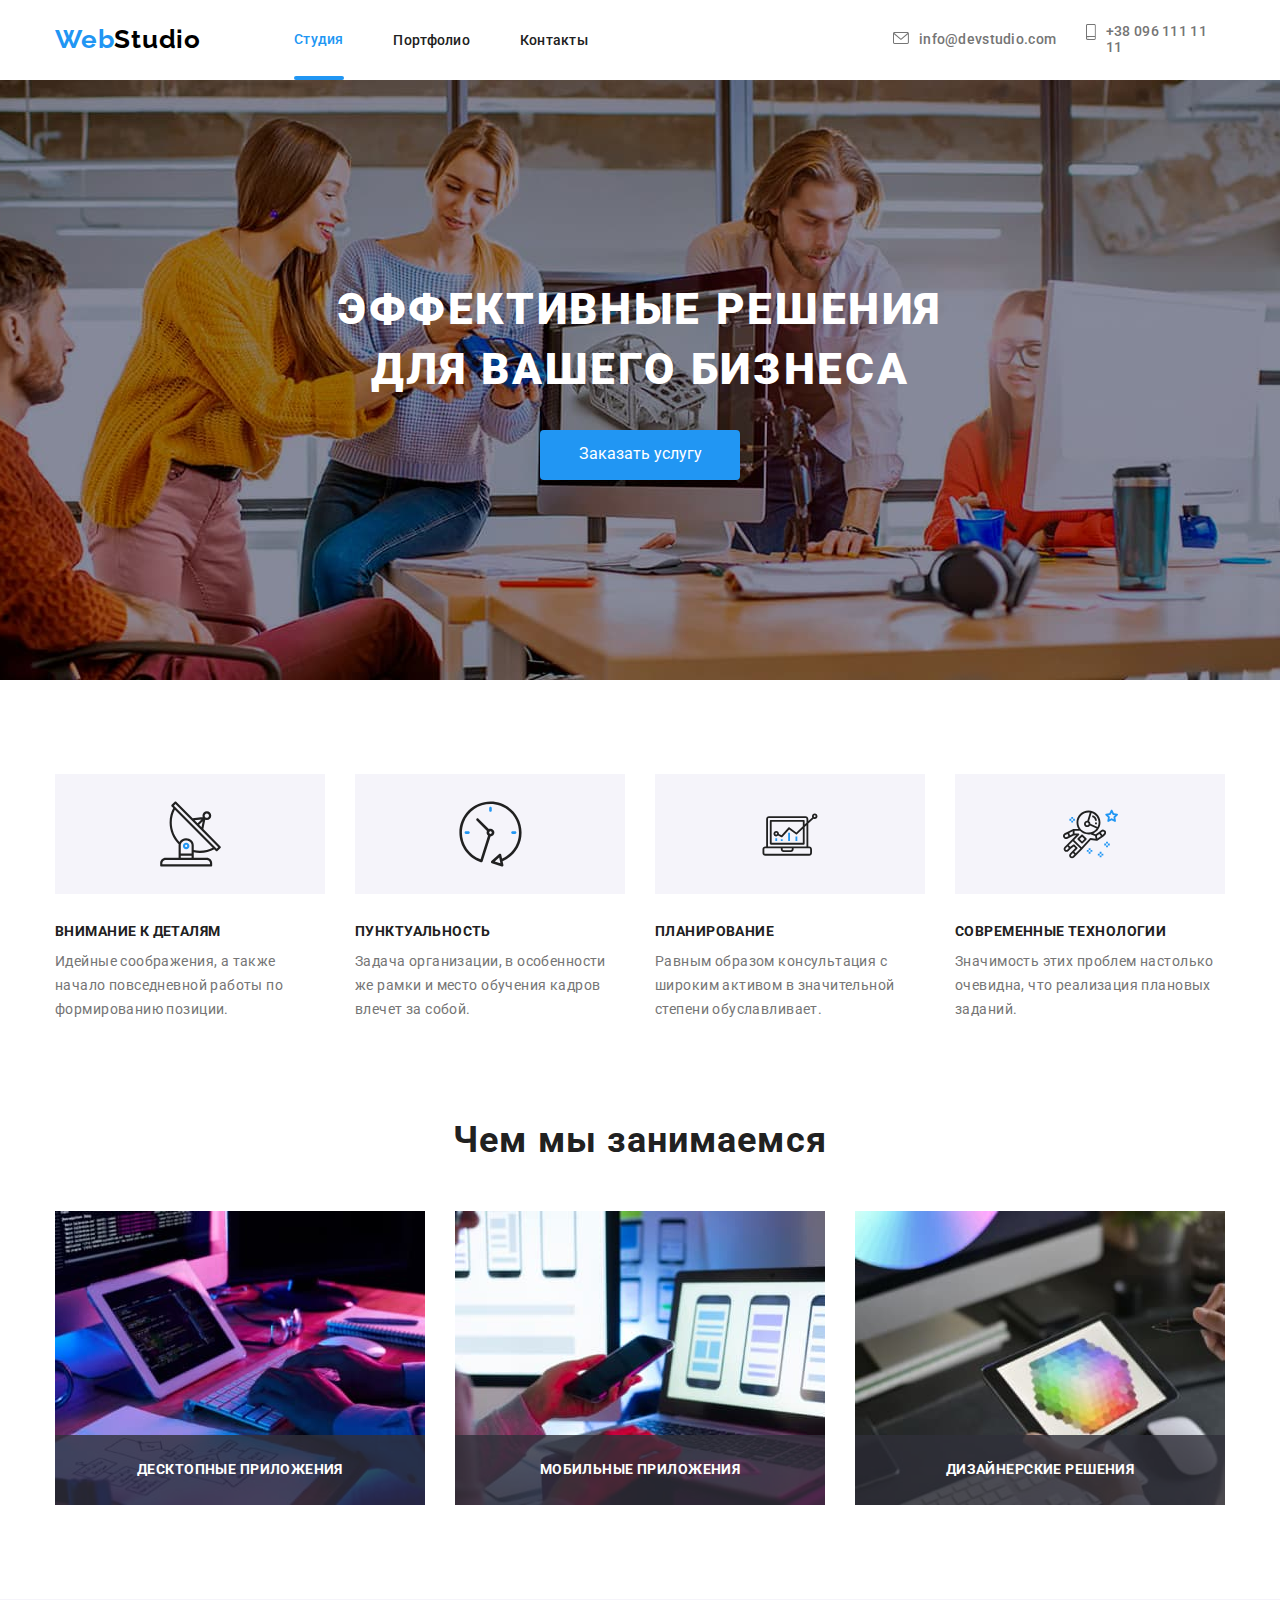
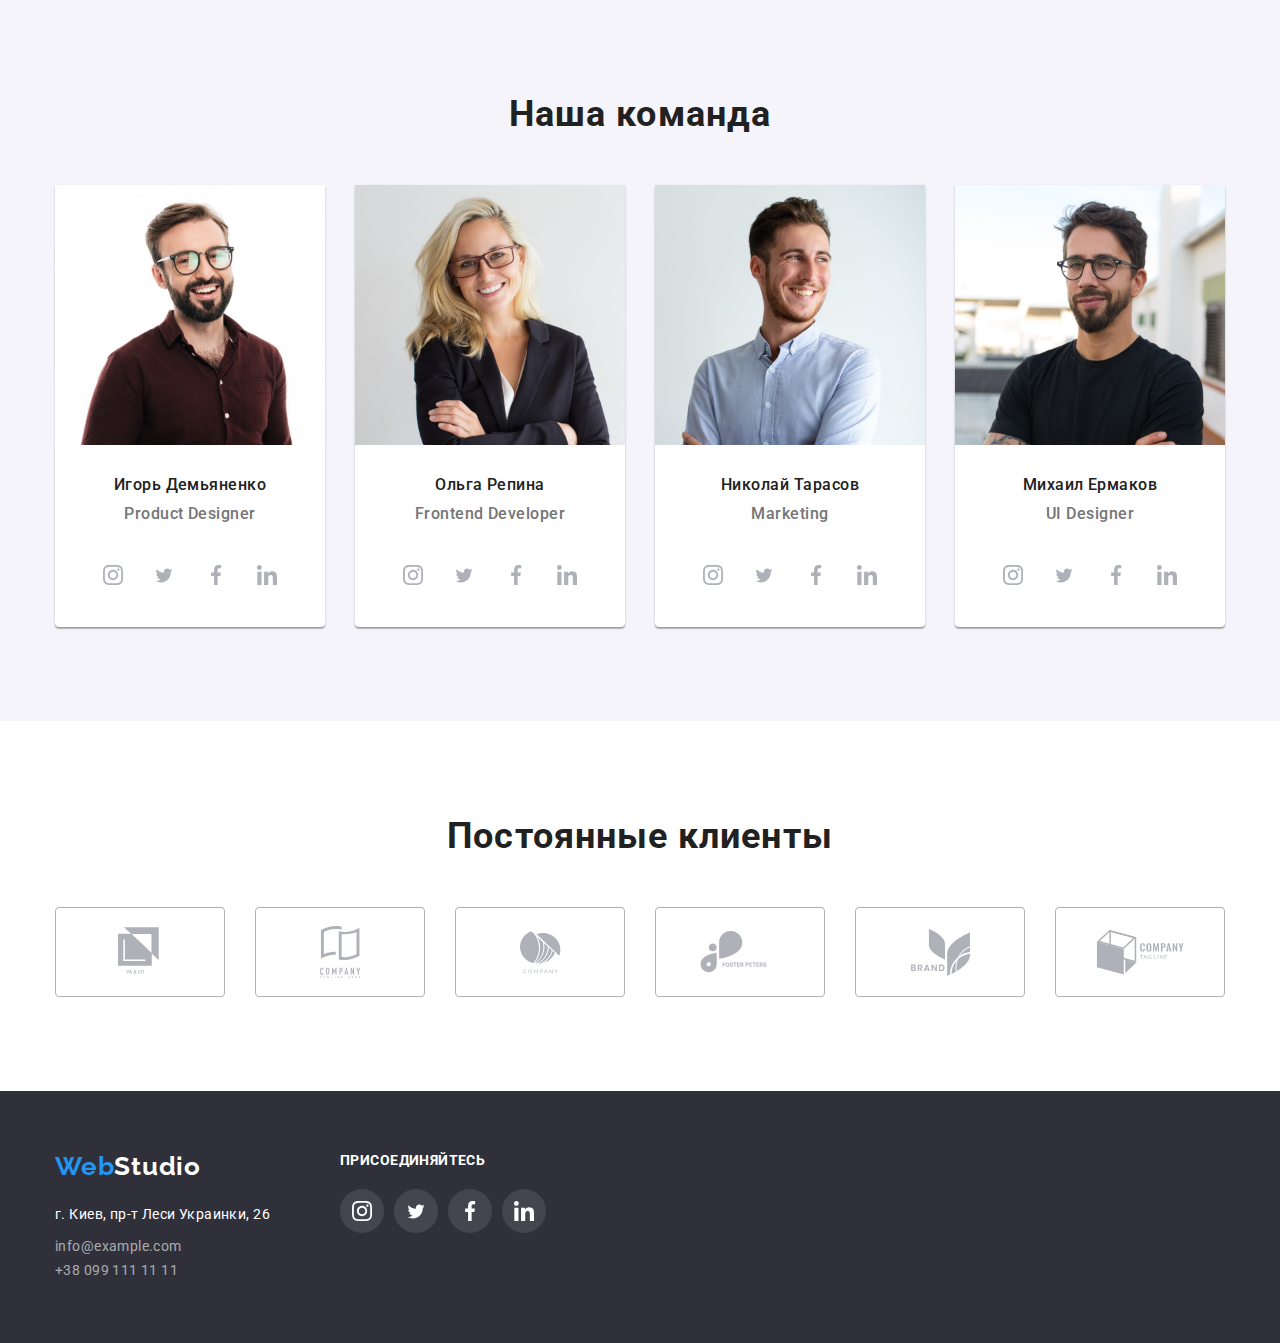
==== index.html @ 42241d22 "Homework 5 initial files" ====
<!DOCTYPE html>
<html lang="ru">

<head>
    <meta charset="UTF-8" />
    <meta name="viewport" content="width=device-width, initial-scale=1.0" />
    <title>Web Studio</title>
    <link rel="stylesheet" href="./css/modern-normalize.min.css" />
    <link href="https://fonts.googleapis.com/css2?family=Raleway:wght@700&family=Roboto:wght@400;500;700&display=swap" rel="stylesheet">
    <link rel="stylesheet" href="./css/styles.css" />
</head>

<body>
    <header>
        <div class="main-container">
            <div class="header-block">
                <nav class="nav-container">
                    <div class="logo-top">
                        <a href="./index.html" lang="en"><span class="bluetext">Web</span>Studio</a>
                    </div>
                    <ul class="menu">
                        <li><a class="nav-con-style nav-item bluetext current-page" href="#studio">Студия</a></li>
                        <li><a class="nav-con-style nav-item" href="./portfolio.html">Портфолио</a></li>
                        <li><a class="nav-con-style nav-item" href="#contact">Контакты</a></li>
                    </ul>
                </nav>
                <ul class="contacts">
                    <li class="header-mail-phone">
                        <a class="nav-con-style contacts-item contacts-item-gap" href="mailto:info@devstudio.com">
                            <svg class="smartphone-envelope-icon" width="16" height="12">
                                <use href="./img/sprite/symbol-defs.svg#icon-envelope"></use>
                            </svg> info@devstudio.com
                        </a>
                    </li>
                    <li class="header-mail-phone">
                        <a class="nav-con-style contacts-item contacts-item-gap" href="tel:+380991111111">
                            <svg class="smartphone-envelope-icon" width="10" height="16">
                                <use href="./img/sprite/symbol-defs.svg#icon-smartphone"></use>
                            </svg> +38 096 111 11 11
                        </a>
                    </li>
                </ul>
            </div>
        </div>

    </header>
    <main>
        <section class="hero">
            <div class="main-container">
                <div class="hero-block">
                    <h1 class="main-title">
                        Эффективные решения </br>
                        для вашего бизнеса
                    </h1>
                    <a class="main-title-button" href="">Заказать услугу</a>

                </div>
            </div>

        </section>
        <div class="main-container">
            <section class="advantage-container">
                <h2 hidden>Преимущества компании</h2>
                <ul class="advantage-list-container">
                    <li class="advantage-item">
                        <div class="icon-block">
                            <svg class="attention-icon" width="65" height="70">
                                <use href="./img/sprite/symbol-defs.svg#icon-antenna-1"></use>
                            </svg>
                        </div>
                        <h3 class="advantage-title">Внимание к деталям</h3>
                        <p class="advantage-text">
                            Идейные соображения, а также начало повседневной работы по формированию позиции.
                        </p>
                    </li>
                    <li class="advantage-item">
                        <div class="icon-block">
                            <svg class="punctuality-icon" width="65" height="70">
                                <use href="./img/sprite/symbol-defs.svg#icon-clock-1"></use>
                            </svg>
                        </div>
                        <h3 class="advantage-title">Пунктуальность</h3>
                        <p class="advantage-text">
                            Задача организации, в особенности же рамки и место обучения кадров влечет за собой.
                        </p>
                    </li>
                    <li class="advantage-item">
                        <div class="icon-block">
                            <svg class="planning-icon" width="70" height="55">
                                <use href="./img/sprite/symbol-defs.svg#icon-diagram-1"></use>
                            </svg>
                        </div>
                        <h3 class="advantage-title">Планирование</h3>
                        <p class="advantage-text">
                            Равным образом консультация с широким активом в значительной степени обуславливает.
                        </p>
                    </li>
                    <li class="advantage-item">
                        <div class="icon-block">
                            <svg class="technologies-icon" width="55" height="60">
                                <use href="./img/sprite/symbol-defs.svg#icon-astronaut-1"></use>
                            </svg>
                        </div>
                        <h3 class="advantage-title">Современные технологии</h3>
                        <p class="advantage-text">
                            Значимость этих проблем настолько очевидна, что реализация плановых заданий.
                        </p>
                    </li>
                </ul>
            </section>
        </div>
        <div class="main-container">
            <section class="occupation">
                <h2 class="secondary-title">Чем мы занимаемся</h2>
                <ul class="occupation-container">
                    <li class="occupation-item">
                        <a href="">
                            <div class="occupation-card">
                                <img title="Десктопные приложения" src="./img/img1.jpg" alt="Десктопные приложения" width="370" height="294" />
                                <div class="occupation-card-label">
                                    <p class="occupation-description">Десктопные приложения</p>
                                </div>
                            </div>
                        </a>
                    </li>
                    <li class="occupation-item">
                        <a href="">
                            <div class="occupation-card">
                                <img title="Мобильные приложения" src="./img/img2.jpg" alt="Мобильные приложения" width="370" height="294" />
                                <div class="occupation-card-label">
                                    <p class="occupation-description">Мобильные приложения</p>
                                </div>
                            </div>
                        </a>
                    </li>
                    <li class="occupation-item">
                        <a href="">
                            <div class="occupation-card">
                                <img title="Дизайнерские решения" src="./img/img3.jpg" alt="Дизайнерские решения" width="370" height="294" />
                                <div class="occupation-card-label">
                                    <p class="occupation-description">Дизайнерские решения</p>
                                </div>
                            </div>
                        </a>
                    </li>
                </ul>
            </section>
        </div>

        <section class="team">
            <div class="main-container">
                <h2 class="secondary-title">Наша команда</h2>
                <ul class="team-container">
                    <li class="team-item">
                        <img class="employee-image" title="Игорь Демьяненко" src="./img/img-person1.jpg" alt="Фото Игорь Демьяненко" width="270" height="260" />
                        <h3 class="employee position-employee-style">Игорь Демьяненко</h3>
                        <p class="position position-employee-style" lang="en">Product Designer</p>
                        <ul class="team-items-icons">
                            <li>
                                <a class="team-icon" href="https://www.instagram.com">
                                    <svg class="team-card-icon-image" width="20" height="20" target="_blank" rel="noopener noreferer" aria-label="Instagram">
                                        <use href="./img/sprite/symbol-defs.svg#icon-instagram-2"></use>
                                    </svg>
                                </a>
                            </li>
                            <li>
                                <a class="team-icon" href="https://www.twitter.com">
                                    <svg class="team-card-icon-image" width="20" height="17" target="_blank" rel="noopener noreferer" aria-label="Twitter">
                                        <use href="./img/sprite/symbol-defs.svg#icon-twitter-1"></use>
                                    </svg>
                                </a>
                            </li>
                            <li>
                                <a class="team-icon" href="https://www.facebook.com/">
                                    <svg class="team-card-icon-image" width="20" height="20" target="_blank" rel="noopener noreferer" aria-label="Facebook">
                                        <use href="./img/sprite/symbol-defs.svg#icon-facebook-1"></use>
                                    </svg>
                                </a>
                            </li>
                            <li>
                                <a class="team-icon" href="https://www.linkedin.com">
                                    <svg class="team-card-icon-image" width="20" height="20" target="_blank" rel="noopener noreferer" aria-label="LinkedIn">
                                        <use href="./img/sprite/symbol-defs.svg#icon-linkedin-1-1"></use>
                                    </svg>
                                </a>
                            </li>
                        </ul>
                    </li>
                    <li class="team-item">
                        <img class="employee-image" title="Ольга Репина" src="./img/img-person2.jpg" alt="Фото Ольга Репина" width="270" height="260" />
                        <h3 class="employee position-employee-style">Ольга Репина</h3>
                        <p class="position position-employee-style" lang="en">Frontend Developer</p>
                        <ul class="team-items-icons">
                            <li>
                                <a class="team-icon" href="https://www.instagram.com">
                                    <svg class="team-card-icon-image" width="20" height="20" target="_blank" rel="noopener noreferer" aria-label="Instagram">
                                        <use href="./img/sprite/symbol-defs.svg#icon-instagram-2"></use>
                                    </svg>
                                </a>
                            </li>
                            <li>
                                <a class="team-icon" href="https://www.twitter.com">
                                    <svg class="team-card-icon-image" width="20" height="17" target="_blank" rel="noopener noreferer" aria-label="Twitter">
                                        <use href="./img/sprite/symbol-defs.svg#icon-twitter-1"></use>
                                    </svg>
                                </a>
                            </li>
                            <li>
                                <a class="team-icon" href="https://www.facebook.com/">
                                    <svg class="team-card-icon-image" width="20" height="20" target="_blank" rel="noopener noreferer" aria-label="Facebook">
                                        <use href="./img/sprite/symbol-defs.svg#icon-facebook-1"></use>
                                    </svg>
                                </a>
                            </li>
                            <li>
                                <a class="team-icon" href="https://www.linkedin.com">
                                    <svg class="team-card-icon-image" width="20" height="20" target="_blank" rel="noopener noreferer" aria-label="LinkedIn">
                                        <use href="./img/sprite/symbol-defs.svg#icon-linkedin-1-1"></use>
                                    </svg>
                                </a>
                            </li>
                        </ul>
                    </li>
                    <li class="team-item">
                        <img class="employee-image" title="Николай Тарасов" src="./img/img-person3.jpg" alt="Фото Николай Тарасов" width="270" height="260" />
                        <h3 class="employee position-employee-style">Николай Тарасов</h3>
                        <p class="position position-employee-style" lang="en">Marketing</p>
                        <ul class="team-items-icons">
                            <li>
                                <a class="team-icon" href="https://www.instagram.com">
                                    <svg class="team-card-icon-image" width="20" height="20" target="_blank" rel="noopener noreferer" aria-label="Instagram">
                                        <use href="./img/sprite/symbol-defs.svg#icon-instagram-2"></use>
                                    </svg>
                                </a>
                            </li>
                            <li>
                                <a class="team-icon" href="https://www.twitter.com">
                                    <svg class="team-card-icon-image" width="20" height="17" target="_blank" rel="noopener noreferer" aria-label="Twitter">
                                        <use href="./img/sprite/symbol-defs.svg#icon-twitter-1"></use>
                                    </svg>
                                </a>
                            </li>
                            <li>
                                <a class="team-icon" href="https://www.facebook.com/">
                                    <svg class="team-card-icon-image" width="20" height="20" target="_blank" rel="noopener noreferer" aria-label="Facebook">
                                        <use href="./img/sprite/symbol-defs.svg#icon-facebook-1"></use>
                                    </svg>
                                </a>
                            </li>
                            <li>
                                <a class="team-icon" href="https://www.linkedin.com">
                                    <svg class="team-card-icon-image" width="20" height="20" target="_blank" rel="noopener noreferer" aria-label="LinkedIn">
                                        <use href="./img/sprite/symbol-defs.svg#icon-linkedin-1-1"></use>
                                    </svg>
                                </a>
                            </li>
                        </ul>
                    </li>
                    <li class="team-item">
                        <img class="employee-image" title="Михаил Ермаков" src="./img/img-person4.jpg" alt="Фото Михаил Ермаков" width="270" height="260" />
                        <h3 class="employee position-employee-style">Михаил Ермаков</h3>
                        <p class="position position-employee-style" lang="en">UI Designer</p>
                        <ul class="team-items-icons">
                            <li>
                                <a class="team-icon" href="https://www.instagram.com">
                                    <svg class="team-card-icon-image" width="20" height="20" target="_blank" rel="noopener noreferer" aria-label="Instagram">
                                        <use href="./img/sprite/symbol-defs.svg#icon-instagram-2"></use>
                                    </svg>
                                </a>
                            </li>
                            <li>
                                <a class="team-icon" href="https://www.twitter.com">
                                    <svg class="team-card-icon-image" width="20" height="17" target="_blank" rel="noopener noreferer" aria-label="Twitter">
                                        <use href="./img/sprite/symbol-defs.svg#icon-twitter-1"></use>
                                    </svg>
                                </a>
                            </li>
                            <li>
                                <a class="team-icon" href="https://www.facebook.com/">
                                    <svg class="team-card-icon-image" width="20" height="20" target="_blank" rel="noopener noreferer" aria-label="Facebook">
                                        <use href="./img/sprite/symbol-defs.svg#icon-facebook-1"></use>
                                    </svg>
                                </a>
                            </li>
                            <li>
                                <a class="team-icon" href="https://www.linkedin.com">
                                    <svg class="team-card-icon-image" width="20" height="20" target="_blank" rel="noopener noreferer" aria-label="LinkedIn">
                                        <use href="./img/sprite/symbol-defs.svg#icon-linkedin-1-1"></use>
                                    </svg>
                                </a>
                            </li>
                        </ul>
                    </li>
                </ul>
            </div>
        </section>
        <div class="main-container">
            <section class="clients">
                <h2 class="secondary-title">Постоянные клиенты</h2>
                <ul class="clients-block">
                    <li>
                        <a class="clients-item" href="">
                            <svg class="client-image" width="45" height="50">
                                <use href="./img/sprite/symbol-defs.svg#icon-logo-1"></use>
                            </svg>
                        </a>
                    </li>
                    <li>
                        <a class="clients-item" href="">
                            <svg class="client-image" width="45" height="52">
                                <use href="./img/sprite/symbol-defs.svg#icon-logo-2"></use>
                            </svg>
                        </a>
                    </li>
                    <li>
                        <a class="clients-item" href="">

                            <svg class="client-image" width="41" height="43">
                                <use href="./img/sprite/symbol-defs.svg#icon-logo-3"></use>
                            </svg>

                        </a>
                    </li>
                    <li>
                        <a class="clients-item" href="">

                            <svg class="client-image" width="80" height="42">
                                <use href="./img/sprite/symbol-defs.svg#icon-logo-4"></use>
                            </svg>

                        </a>
                    </li>
                    <li>
                        <a class="clients-item" href="">

                            <svg class="client-image" width="59" height="47">
                                <use href="./img/sprite/symbol-defs.svg#icon-logo-5"></use>
                            </svg>

                        </a>
                    </li>
                    <li>
                        <a class="clients-item" href="">

                            <svg class="client-image" width="89" height="45">
                                <use href="./img/sprite/symbol-defs.svg#icon-logo-6"></use>
                            </svg>

                        </a>
                    </li>
                </ul>

            </section>
        </div>
    </main>
    <footer class="footer">
        <div class="main-container">
            <div class="footer-wrapper">
                <div class="footer-logo-contacts">
                    <div class="logo-bottom">
                        <a href="" id="studio" lang="en"><span class="bluetext">Web</span><span
                                class="whitetext">Studio</span></a>
                    </div>
                    <address class="address">
                        <p><a id="contact"></a></p>
                        <ul class="address-list">
                            <li class="address-item address-style">г. Киев, пр-т Леси Украинки, 26</li>
                            <li><a class="address-link address-style"
                                    href="mailto:info@example.com">info@example.com</a>
                            </li>
                            <li><a class="address-link address-style" href="tel:+380991111111">+38 099 111 11 11</a>
                            </li>
                        </ul>
                    </address>
                </div>
                <section class="join">
                    <p class="join-title">присоединяйтесь</p>
                    <ul class="footer-icons">
                        <li>
                            <a href="https://www.instagram.com" class="footer-icon-item">
                                <svg class="footer-icon-image" width="20" height="20" target="_blank" rel="noopener noreferer" aria-label="Instagram">
                                    <use href="./img/sprite/symbol-defs.svg#icon-instagram-2-1"></use>
                                </svg>
                            </a>
                        </li>
                        <li>
                            <a href="https://www.twitter.com" class="footer-icon-item">
                                <svg class="footer-icon-image" width="20" height="17" target="_blank" rel="noopener noreferer" aria-label="Twitter">
                                    <use href="./img/sprite/symbol-defs.svg#icon-twitter-1-1"></use>
                                </svg>
                            </a>
                        </li>
                        <li>
                            <a href="https://www.facebook.com/" class="footer-icon-item">
                                <svg class="footer-icon-image" width="20" height="20" target="_blank" rel="noopener noreferer" aria-label="Facebook">
                                    <use href="./img/sprite/symbol-defs.svg#icon-facebook-1-1"></use>
                                </svg>
                            </a>
                        </li>
                        <li>
                            <a href="https://www.linkedin.com" class="footer-icon-item">
                                <svg class="footer-icon-image" width="20" height="20" target="_blank" rel="noopener noreferer" aria-label="LinkedIn">
                                    <use href="./img/sprite/symbol-defs.svg#icon-linkedin-1-2"></use>
                                </svg>
                            </a>
                        </li>
                    </ul>
                </section>
            </div>

        </div>
    </footer>
</body>

</html>
---- css/styles.css ----
/*Палитра цветов*/

:root {
    --logo-black-color: #000;
    --primary-white-color: #ffffff;
    --background-team-color: #f5f4fa;
    --nav-and-title-color: #212121;
    --contacts-paragraph-employee-position-color: #757575;
    --blue-text-color: #2196f3;
    --background-dark-color: #2f303a;
    --background-button-color: #f5f4fa;
    --address-link-color: rgba(255, 255, 255, 0.6);
    --card-border-color: #eeeeee;
    --icon-grey-color: #afb1b8;
}

html {
    box-sizing: border-box;
}

*,
*::before,
*::after {
    box-sizing: inherit;
    margin-bottom: 0;
}

body {
    background-color: var(--primary-white-color);
    font-family: "Roboto", sans-serif;
}

body a {
    color: var(--logo-black-color);
    text-decoration: none;
}


/* body a,
button:hover {
    transition: all 750ms cubic-bezier(0.4, 0, 0.2, 1);
} */

body a:focus {
    color: var(--blue-text-color);
}

body li {
    list-style: none;
}

img {
    display: inline-block;
    max-width: 100%;
    height: auto;
}

h1,
h2,
h3,
p {
    margin-top: 0;
}

ul {
    margin: 0;
    padding: 0;
}

.main-container {
    width: 1200px;
    padding: 0 15px 0 15px;
    margin: 0 auto;
}


/*HEADER*/

.header-block {
    display: flex;
    align-items: center;
    height: 80px;
}

.nav-container {
    display: flex;
    align-items: center;
    margin-right: 305px;
}

.logo-top {
    color: var(--logo-black-color);
    font-family: "Raleway", sans-serif;
    font-weight: 700;
    font-size: 26px;
    line-height: 1.2;
    letter-spacing: 0.03em;
    margin-right: 93px;
}

.menu {
    display: flex;
    align-items: center;
    width: 294px;
    justify-content: space-between;
}

.nav-con-style {
    font-weight: 500;
    font-size: 14px;
    line-height: 1.14;
    letter-spacing: 0.02em;
}

.nav-item {
    color: var(--nav-and-title-color);
}

.current-page {
    position: relative;
    padding: 32px 0px;
    display: block;
}

.current-page::before {
    position: absolute;
    content: "";
    display: block;
    bottom: 0;
    left: 0;
    right: 0;
    width: 100%;
    height: 4px;
    background-color: var(--blue-text-color);
    border-radius: 2px;
}


/* .current-page:hover::before {
    opacity: 1;
} */

.contacts {
    display: flex;
    width: 100%;
    justify-content: space-between;
    align-items: center;
}

.contacts-item {
    color: var(--contacts-paragraph-employee-position-color);
}

.nav-item:hover {
    color: var(--blue-text-color);
}

.contacts-item:hover {
    color: var(--blue-text-color);
}

.header-mail-phone {
    display: flex;
    align-items: center;
    margin-right: 30px;
}

.smartphone-envelope-icon {
    fill: var(--contacts-paragraph-employee-position-color);
    margin-right: 10px;
}

.header-mail-phone:last-child {
    margin-right: 0;
}


/* .header-mail-phone:hover .smartphone-envelope-icon {
    fill: var(--blue-text-color);
}

.header-mail-phone:hover .contacts-item {
    color: var(--blue-text-color);
} */

.smartphone-envelope-icon {
    fill: currentColor;
}

.contacts-item-gap {
    display: flex;
}


/*HERO*/

.hero {
    background-color: rgba(47, 48, 58, 0.4);
    background-image: url("../img/hero-img.jpg");
    background-position: center center;
    background-repeat: no-repeat;
    background-size: cover;
}

.hero-block {
    display: block;
    text-align: center;
    width: 1170px;
    height: 600px;
    margin-bottom: 94px;
}

.main-title {
    font-family: Roboto, sans-serif;
    font-style: normal;
    font-weight: 900;
    font-size: 44px;
    line-height: 1.36;
    text-align: center;
    letter-spacing: 0.06em;
    text-transform: uppercase;
    color: var(--primary-white-color);
    padding-top: 200px;
    padding-bottom: 30px;
}

.secondary-title {
    font-weight: 700;
    font-size: 36px;
    line-height: 1.17;
    text-align: center;
    letter-spacing: 0.03em;
    color: var(--nav-and-title-color);
    margin-bottom: 50px;
    padding-top: 94px;
}

.main-title-button {
    display: flex;
    justify-content: center;
    align-items: center;
    text-align: center;
    width: 200px;
    height: 50px;
    background-color: var(--blue-text-color);
    box-shadow: 0px 4px 4px rgba(0, 0, 0, 0.15);
    border-radius: 4px;
    margin: 0 auto;
    color: var(--primary-white-color);
    padding: 10px 32px;
}

.main-title-button:hover,
.main-title-button:focus {
    color: var(--blue-text-color);
    background-color: var(--primary-white-color);
}


/*ADVANTAGES*/

.advantage-container {}

.advantage-list-container {
    display: flex;
    /* width: calc((100% - 90px) / 4); */
}

.advantage-item {
    display: block;
    margin-right: 30px;
}

.advantage-item:nth-child(4n) {
    margin-right: 0;
}

.icon-block {
    background-color: #f5f4fa;
    display: flex;
    justify-content: center;
    align-items: center;
    width: 100%;
    height: 120px;
    margin-bottom: 30px;
}

.advantage-title {
    font-weight: 700;
    font-size: 14px;
    line-height: 1.14;
    letter-spacing: 0.03em;
    text-transform: uppercase;
    color: var(--nav-and-title-color);
    margin-bottom: 10px;
}

.advantage-text {
    font-weight: 400;
    font-size: 14px;
    line-height: 1.7;
    letter-spacing: 0.03em;
    color: var(--contacts-paragraph-employee-position-color);
    width: 270px;
    height: 75px;
}


/*OCCUPATION*/

.occupation {}

.occupation-container {
    display: flex;
    margin-bottom: 94px;
}

.occupation-item {
    display: block;
    margin-right: 30px;
    margin-bottom: 0px;
}

.occupation-item img {
    display: block;
}

.occupation-card {
    position: relative;
}

.occupation-card-label {
    position: absolute;
    display: flex;
    justify-content: center;
    align-items: center;
    bottom: 0;
    left: 0;
    right: 0;
    width: 100%;
    height: 70px;
    background: rgba(47, 48, 58, 0.8);
    z-index: 1;
}

.occupation-description {
    font-weight: bold;
    font-size: 14px;
    line-height: 1.14;
    text-align: center;
    letter-spacing: 0.03em;
    text-transform: uppercase;
    color: var(--primary-white-color);
}

.occupation-item:nth-child(3n) {
    margin-right: 0px;
}


/*TEAM*/

.team {
    background-color: var(--background-team-color);
    padding-bottom: 94px;
}

.team-container {
    display: flex;
}

.team-item {
    display: block;
    max-width: 100%;
    height: auto;
    background-color: var(--primary-white-color);
    text-align: center;
    box-shadow: 0px 1px 3px rgba(0, 0, 0, 0.12), 0px 1px 1px rgba(0, 0, 0, 0.14), 0px 2px 1px rgba(0, 0, 0, 0.2);
    border-radius: 0px 0px 4px 4px;
    margin-right: 30px;
}

.team-item:nth-child(4n) {
    margin-right: 0px;
}

.employee-image {
    display: block;
    margin-bottom: 30px;
}

.position-employee-style {
    font-weight: 500;
    font-size: 16px;
    line-height: 1.19;
    letter-spacing: 0.03em;
}

.employee {
    color: var(--nav-and-title-color);
    margin-bottom: 10px;
}

.position {
    color: var(--contacts-paragraph-employee-position-color);
    padding-bottom: 30px;
}

.team-items-icons {
    display: flex;
    justify-content: space-around;
    align-items: center;
    margin: 0 32px 30px 32px;
}

.team-icon {
    display: flex;
    justify-content: center;
    align-items: center;
    width: 44px;
    height: 44px;
    border-radius: 50%;
}

.team-icon:hover,
.team-icon:focus {
    background-color: var(--blue-text-color);
}

.team-card-icon-image {
    fill: var(--icon-grey-color);
}

.team-icon:hover .team-card-icon-image,
.team-icon:focus .team-card-icon-image {
    fill: var(--primary-white-color);
}


/*CLIENTS*/

.clients-block {
    display: flex;
    justify-content: space-between;
    margin-bottom: 94px;
}

.client-block a {
    display: block;
}

.clients-item {
    display: flex;
    justify-content: center;
    align-items: center;
    width: 170px;
    height: 90px;
    border: var(--icon-grey-color) 1px solid;
    box-sizing: border-box;
    border-radius: 4px;
    margin-right: 30px;
}

.clients-item:last-child {
    margin-right: 0;
}

.clients-item:hover {
    border-color: var(--blue-text-color);
}

.clients-item:focus {
    border-color: var(--blue-text-color);
}


/* .client-image {
    fill: currentColor;
} */

.client-image {
    fill: var(--icon-grey-color);
    margin: 0;
}

.clients-item:hover .client-image {
    fill: var(--blue-text-color);
}

.clients-item:focus .client-image {
    fill: var(--blue-text-color);
}


/*FOOTER*/

.footer {
    background-color: var(--background-dark-color);
    padding: 60px 0px 60px 0px;
    display: flex;
}

.footer-wrapper {
    display: flex;
}

.footer-logo-contacts {
    margin-right: 70px;
}

.logo-bottom {
    color: var(--primary-white-color);
    font-family: "Raleway", sans-serif;
    font-weight: 700;
    font-size: 26px;
    line-height: 1.2;
    letter-spacing: 0.03em;
    margin-bottom: 20px;
}

.logo-bottom .whitetext {
    color: var(--primary-white-color);
}

.logo-bottom .whitetext:focus {
    color: var(--focus-color);
}

.address {}

.address-list {}

.address-style {
    font-style: normal;
    font-weight: normal;
    font-size: 14px;
    line-height: 1.7;
    letter-spacing: 0.03em;
}

.address-item {
    color: var(--primary-white-color);
    display: inline-block;
    margin-bottom: 9px;
}

.address-link {
    color: var(--address-link-color);
    margin-bottom: 9px;
}

.address-link:last-child {
    margin-bottom: 0px;
}

.bluetext {
    color: var(--blue-text-color);
}

.join {
    display: inline-block;
}

.join-title {
    display: inline-block;
    font-weight: bold;
    font-size: 14px;
    line-height: 1.14;
    letter-spacing: 0.03em;
    text-transform: uppercase;
    color: #ffffff;
    margin-bottom: 20px;
}

.footer-icons {
    display: flex;
}

.footer-icon-item {
    display: flex;
    justify-content: center;
    align-items: center;
    width: 44px;
    height: 44px;
    border-radius: 50%;
    background-color: #44454e;
    margin-right: 10px;
}

.footer-icon-item:hover,
.footer-icon-item:focus {
    background-color: var(--blue-text-color);
}

.footer-icon-image {}


/* .footer-icon-item:last-child {
    margin-right: 0;
} */


/*Portfolio styles*/

.portfolio-header-underline {
    border-bottom: 1px solid #ececec;
}

.filter {
    display: flex;
    justify-content: center;
    max-width: 611px;
    margin-bottom: 50px;
}

.filter-position {
    display: flex;
    justify-content: center;
    padding-top: 94px;
}

.filter-item {
    margin-right: 8px;
}

.filter-item:last-child {
    margin-right: 0px;
}

.btn-style {
    font-weight: 500;
    font-size: 16px;
    line-height: 1.63;
    letter-spacing: 0.03em;
    color: var(--nav-and-title-color);
    background-color: var(--background-button-color);
    border: transparent;
    border-radius: 4px;
    width: 128px;
    height: 38px;
    cursor: pointer;
}

.btn-style-all {
    width: 73px;
}

.btn-style:hover,
.btn-style:focus {
    background-color: var(--blue-text-color);
    color: var(--primary-white-color);
    box-shadow: 0px 3px 1px rgba(0, 0, 0, 0.1), 0px 1px 2px rgba(0, 0, 0, 0.08), 0px 2px 2px rgba(0, 0, 0, 0.12);
}

.project-container {
    display: flex;
    flex-wrap: wrap;
    margin-bottom: 94px;
}

.project-card {
    display: block;
    max-width: 100%;
    height: auto;
    margin-bottom: 30px;
    margin-right: 30px;
}

.project-card:nth-child(3n) {
    margin-right: 0px;
}

.project-card:nth-last-child(-n+3) {
    margin-bottom: 0px;
}

.project-card:hover {
    box-shadow: 0px 1px 1px rgba(0, 0, 0, 0.12), 0px 4px 4px rgba(0, 0, 0, 0.06), 1px 4px 6px rgba(0, 0, 0, 0.16);
}

.project-image {
    display: block;
}

.under-image-text {
    display: block;
    width: 370px;
    height: 110px;
    padding: 20px 24px;
    border-left: 1px solid var(--card-border-color);
    border-right: 1px solid var(--card-border-color);
    border-bottom: 1px solid var(--card-border-color);
}

.project-name {
    display: block;
    font-weight: 700;
    font-size: 18px;
    line-height: 2;
    letter-spacing: 0.06em;
    color: var(--nav-and-title-color);
    margin-bottom: 4px;
}

.description {
    display: block;
    font-weight: normal;
    font-size: 16px;
    line-height: 1.9;
    letter-spacing: 0.03em;
    color: var(--contacts-paragraph-employee-position-color);
}
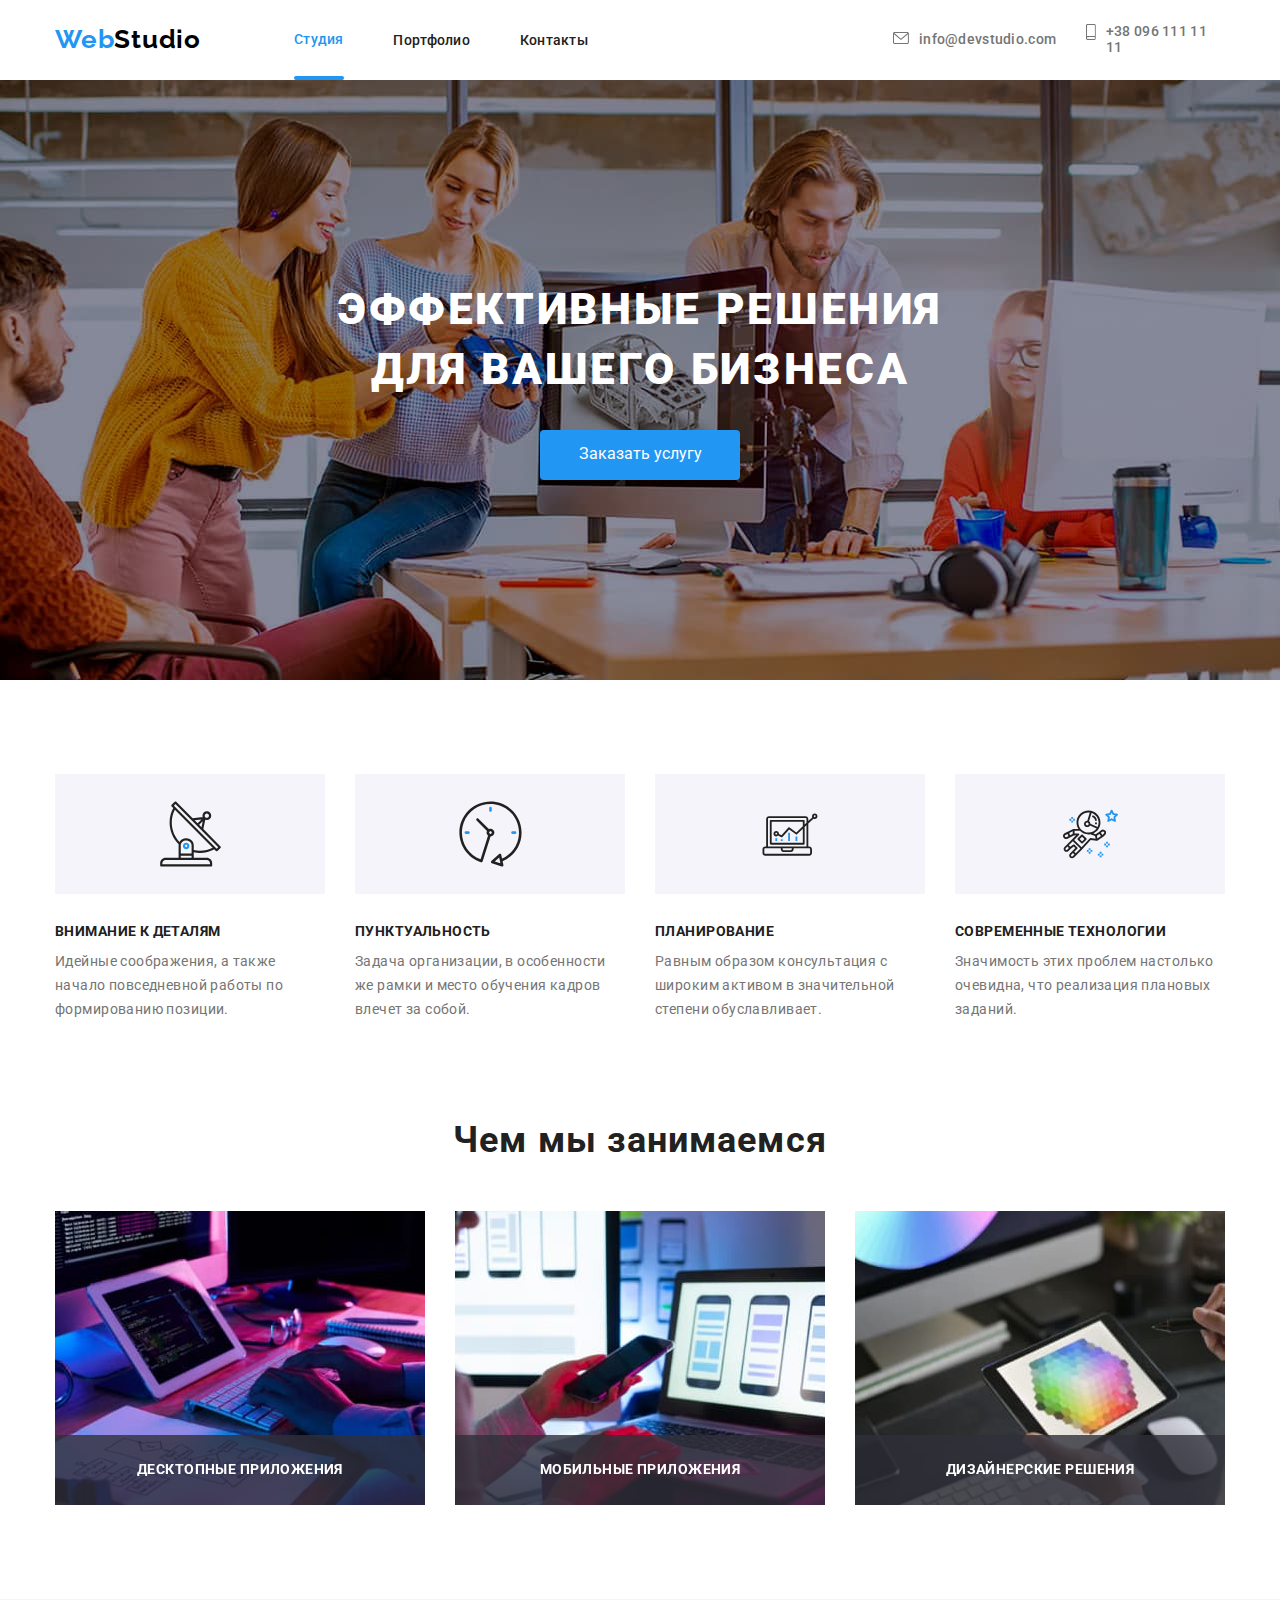
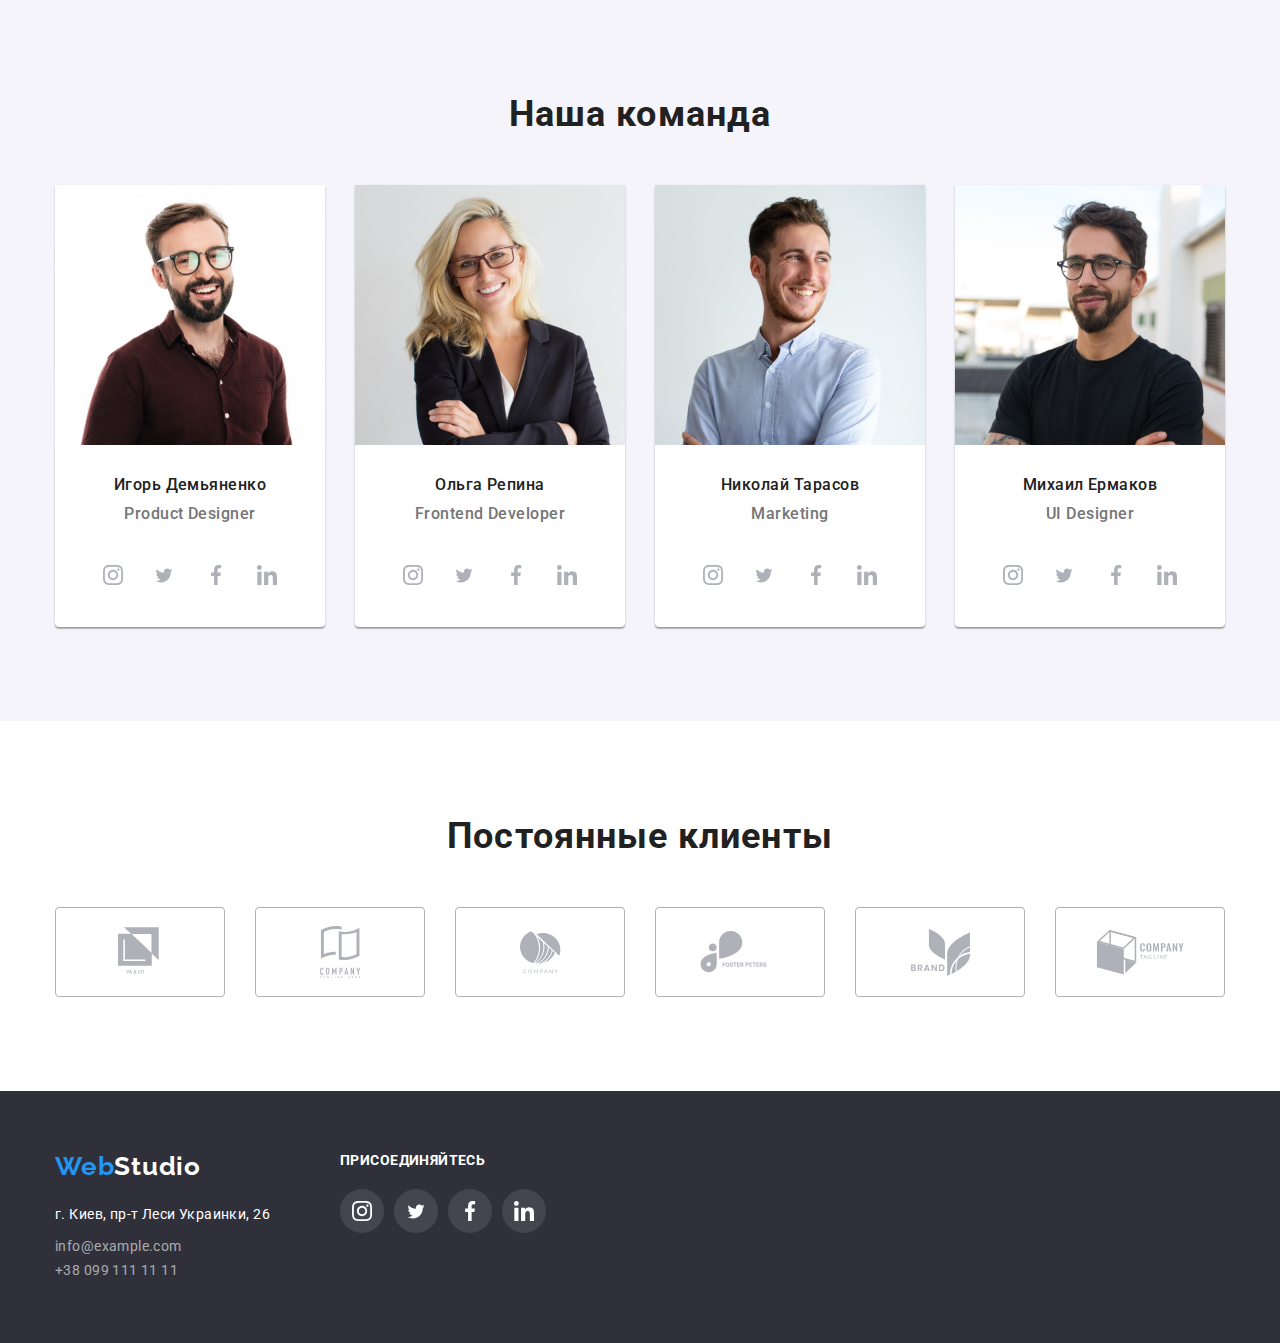
==== commit 6ce05ca0: "third attempt" ====
--- a/index.html
+++ b/index.html
@@ -11,6 +11,7 @@
 </head>
 
 <body>
+    <!-- HEADER -->
     <header>
         <div class="main-container">
             <div class="header-block">
@@ -45,6 +46,7 @@
 
     </header>
     <main>
+        <!-- HERO -->
         <section class="hero">
             <div class="main-container">
                 <div class="hero-block">
@@ -52,12 +54,13 @@
                         Эффективные решения </br>
                         для вашего бизнеса
                     </h1>
-                    <a class="main-title-button" href="">Заказать услугу</a>
+                    <button class="main-title-button" data-modal-open href="">Заказать услугу</button>
 
                 </div>
             </div>
 
         </section>
+        <!-- ADVANTAGE -->
         <div class="main-container">
             <section class="advantage-container">
                 <h2 hidden>Преимущества компании</h2>
@@ -109,6 +112,7 @@
                 </ul>
             </section>
         </div>
+        <!-- OCCUPATION -->
         <div class="main-container">
             <section class="occupation">
                 <h2 class="secondary-title">Чем мы занимаемся</h2>
@@ -146,7 +150,7 @@
                 </ul>
             </section>
         </div>
-
+        <!-- TEAM -->
         <section class="team">
             <div class="main-container">
                 <h2 class="secondary-title">Наша команда</h2>
@@ -294,6 +298,7 @@
                 </ul>
             </div>
         </section>
+        <!-- CLIENTS -->
         <div class="main-container">
             <section class="clients">
                 <h2 class="secondary-title">Постоянные клиенты</h2>
@@ -353,6 +358,7 @@
             </section>
         </div>
     </main>
+    <!-- FOOTER -->
     <footer class="footer">
         <div class="main-container">
             <div class="footer-wrapper">
@@ -410,6 +416,18 @@
 
         </div>
     </footer>
+    <!-- MODAL WINDOW -->
+    <div class="backdrop is-hidden" data-modal>
+        <div class="modal">
+            <div class="close-btn" data-modal-close>
+                <img class="close-cross" src="./img/close-black-18dp.svg" width="18" height="18">
+            </div>
+        </div>
+
+    </div>
+    <!-- SCRIPTS -->
+    <script src="./js/modal.js"></script>
+
 </body>
 
 </html>--- a/css/styles.css
+++ b/css/styles.css
@@ -25,6 +25,11 @@
     margin-bottom: 0;
 }
 
+*:hover,
+:focus {
+    transition: all 250ms cubic-bezier(0.4, 0, 0.2, 1);
+}
+
 body {
     background-color: var(--primary-white-color);
     font-family: "Roboto", sans-serif;
@@ -41,7 +46,8 @@
     transition: all 750ms cubic-bezier(0.4, 0, 0.2, 1);
 } */
 
-body a:focus {
+body a:focus,
+body a:hover {
     color: var(--blue-text-color);
 }
 
@@ -248,6 +254,7 @@
     margin: 0 auto;
     color: var(--primary-white-color);
     padding: 10px 32px;
+    border: none;
 }
 
 .main-title-button:hover,
@@ -592,6 +599,10 @@
     background-color: var(--blue-text-color);
 }
 
+.whitetext:hover {
+    color: var(--blue-text-color);
+}
+
 .footer-icon-image {}
 
 
@@ -682,6 +693,41 @@
     display: block;
 }
 
+.project-block {
+    position: relative;
+    display: block;
+    overflow: hidden;
+}
+
+.project-image-info {
+    position: absolute;
+    display: flex;
+    justify-content: center;
+    align-items: center;
+    background: rgba(33, 150, 243, 0.9);
+    width: 100%;
+    height: 100%;
+    top: 100%;
+    transition: transform 250ms cubic-bezier(0.4, 0, 0.2, 1);
+}
+
+.project-image-text {
+    font-weight: normal;
+    font-size: 18px;
+    line-height: 1.56;
+    letter-spacing: 0.03em;
+    color: #ffffff;
+    padding: 63px 24px;
+}
+
+.project-block:hover .project-image-info {
+    transform: translateY(-100%);
+}
+
+.project-card a:focus .project-image-info {
+    transform: translateY(-100%);
+}
+
 .under-image-text {
     display: block;
     width: 370px;
@@ -709,4 +755,49 @@
     line-height: 1.9;
     letter-spacing: 0.03em;
     color: var(--contacts-paragraph-employee-position-color);
+}
+
+
+/*MODAL WINDOWS*/
+
+.backdrop {
+    position: fixed;
+    top: 0;
+    left: 0;
+    width: 100%;
+    height: 100%;
+    background-color: rgba(0, 0, 0, 0.2);
+}
+
+.backdrop.is-hidden {
+    opacity: 0;
+    pointer-events: none;
+}
+
+.modal {
+    position: absolute;
+    width: 528px;
+    height: 581px;
+    background-color: #ffffff;
+    top: 50%;
+    left: 50%;
+    transform: translate(-50%, -50%);
+}
+
+.close-btn {
+    position: absolute;
+    width: 30px;
+    height: 30px;
+    right: 8px;
+    top: 8px;
+    background: #ffffff;
+    border: 1px solid rgba(0, 0, 0, 0.1);
+    border-radius: 50%;
+}
+
+.close-cross {
+    position: absolute;
+    top: 50%;
+    left: 50%;
+    transform: translate(-50%, -50%);
 }